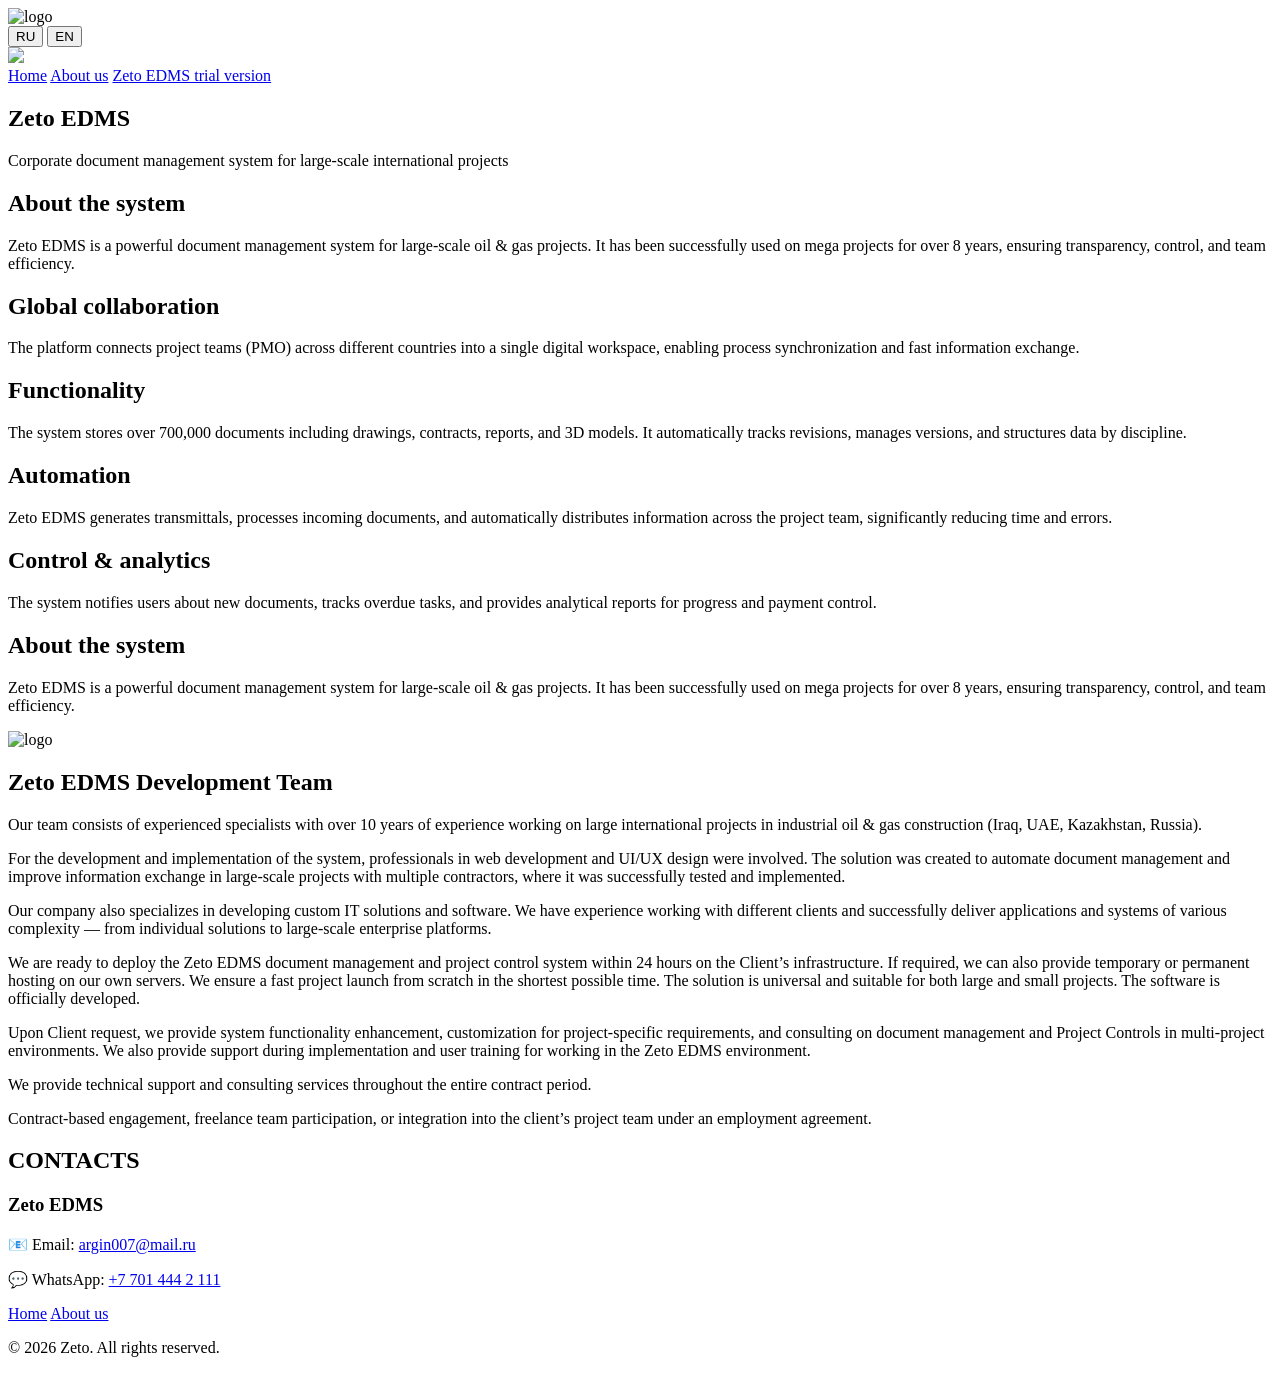
==== about.html @ ecac7c97 "links" ====
<!DOCTYPE html>
<html lang="en">
<head>
  <meta charset="UTF-8">
  <title>Modern Site</title>
  <link rel="stylesheet" href="style.css">
  <link rel="stylesheet" href="about.css">
</head>

<body>

  <!-- navbar -->
  <header class="navbar">
    <div class="logo" onclick="goHome()"><img class="logo" src="./pict/new_logo-removebg-preview.png" alt="logo"></div>
    <div class="nav-right">
      <div class="lang-switch">
        <button data-lang="ru">RU</button>
        <button data-lang="en">EN</button>
      </div>

    </div>
    <div class="menu-btn" onclick="toggleMenu()"><img class="menu-btn" src="pict/sidebar.png"/></div>

  </header>

  <!-- sidebar (menu) -->
   
   <div class="sidebar" id="sidebar">
    <a href="index.html" data-i18n="home"></a>
    <a href="about.html" data-i18n="about"></a>
    <a href="https://armado.cheshirehomekyrenia.org/index.php?c=auth&m=login">Zeto EDMS trial version</a>
  </div>
  <div class="overlay" id="overlay" onclick="closeMenu()"></div>

  <!-- HERO -->
  <section class="about-hero fade-in">
  <h1>Zeto EDMS</h1>
  <p data-i18n="heroText"></p>
</section>

<section class="about-container">

  <div class="about-card fade-in">
    <h2 data-i18n="aboutTitle"></h2>
    <p data-i18n="aboutText"></p>
  </div>

  <div class="about-card fade-in">
   <h2 data-i18n="globalTitle"></h2>
    <p data-i18n="globalText"></p>
  </div>

  <div class="about-card fade-in">
    <h2 data-i18n="functionalityTitle"></h2>
    <p data-i18n="functionalityText"></p>
  </div>

  <div class="about-card fade-in">
    <h2 data-i18n="automationTitle"></h2>
    <p data-i18n="automationText"></p>
  </div>

  <div class="about-card fade-in">
    <h2 data-i18n="analyticsTitle"></h2>
    <p data-i18n="analyticsText"></p>
  </div>

  <div class="about-card fade-in">
    <h2 data-i18n="aboutTitle"></h2>
    <p data-i18n="aboutText"></p>
  </div>

</section>

<section>
    <div class="logo">
        <img src="./pict/new_logo-removebg-preview.png" alt="logo">
    </div>
</section>

<section class="team fade-in">

  <div class="team-content">
    <h2 data-i18n="teamTitle"></h2>

    <p data-i18n="teamText"></p>

    <p data-i18n="devText"></p>

    <p data-i18n="companyText"></p>

    <p data-i18n="deploymentText"></p>

    <p data-i18n="flexibilityText"></p>

    <p data-i18n="supportText"></p>

    <p data-i18n="cooperationText"></p>

  </div>
</section>

  <footer class="footer">
    <h2 data-i18n="contacts"></h2>

    <h3>Zeto EDMS</h3>

    <p class="contact">
    📧 Email:
    <a href="mailto:argin007@mail.ru" class="contact-link">argin007@mail.ru</a>
    </p>

    <p class="contact">
    💬 WhatsApp:
    <a href="https://wa.me/+77014442111" class="contact-link whatsapp">+7 701 444 2 111</a>
    </p>

    <div class="footer-links">
      <a data-i18n="home" href="index.html"></a>
      <a data-i18n="about" href="about.html"></a>
    </div>

    <p class="copyright">
      © 2026 Zeto. All rights reserved.
    </p>
  </footer>

  <script src="script.js"></script>

</body>
</html>
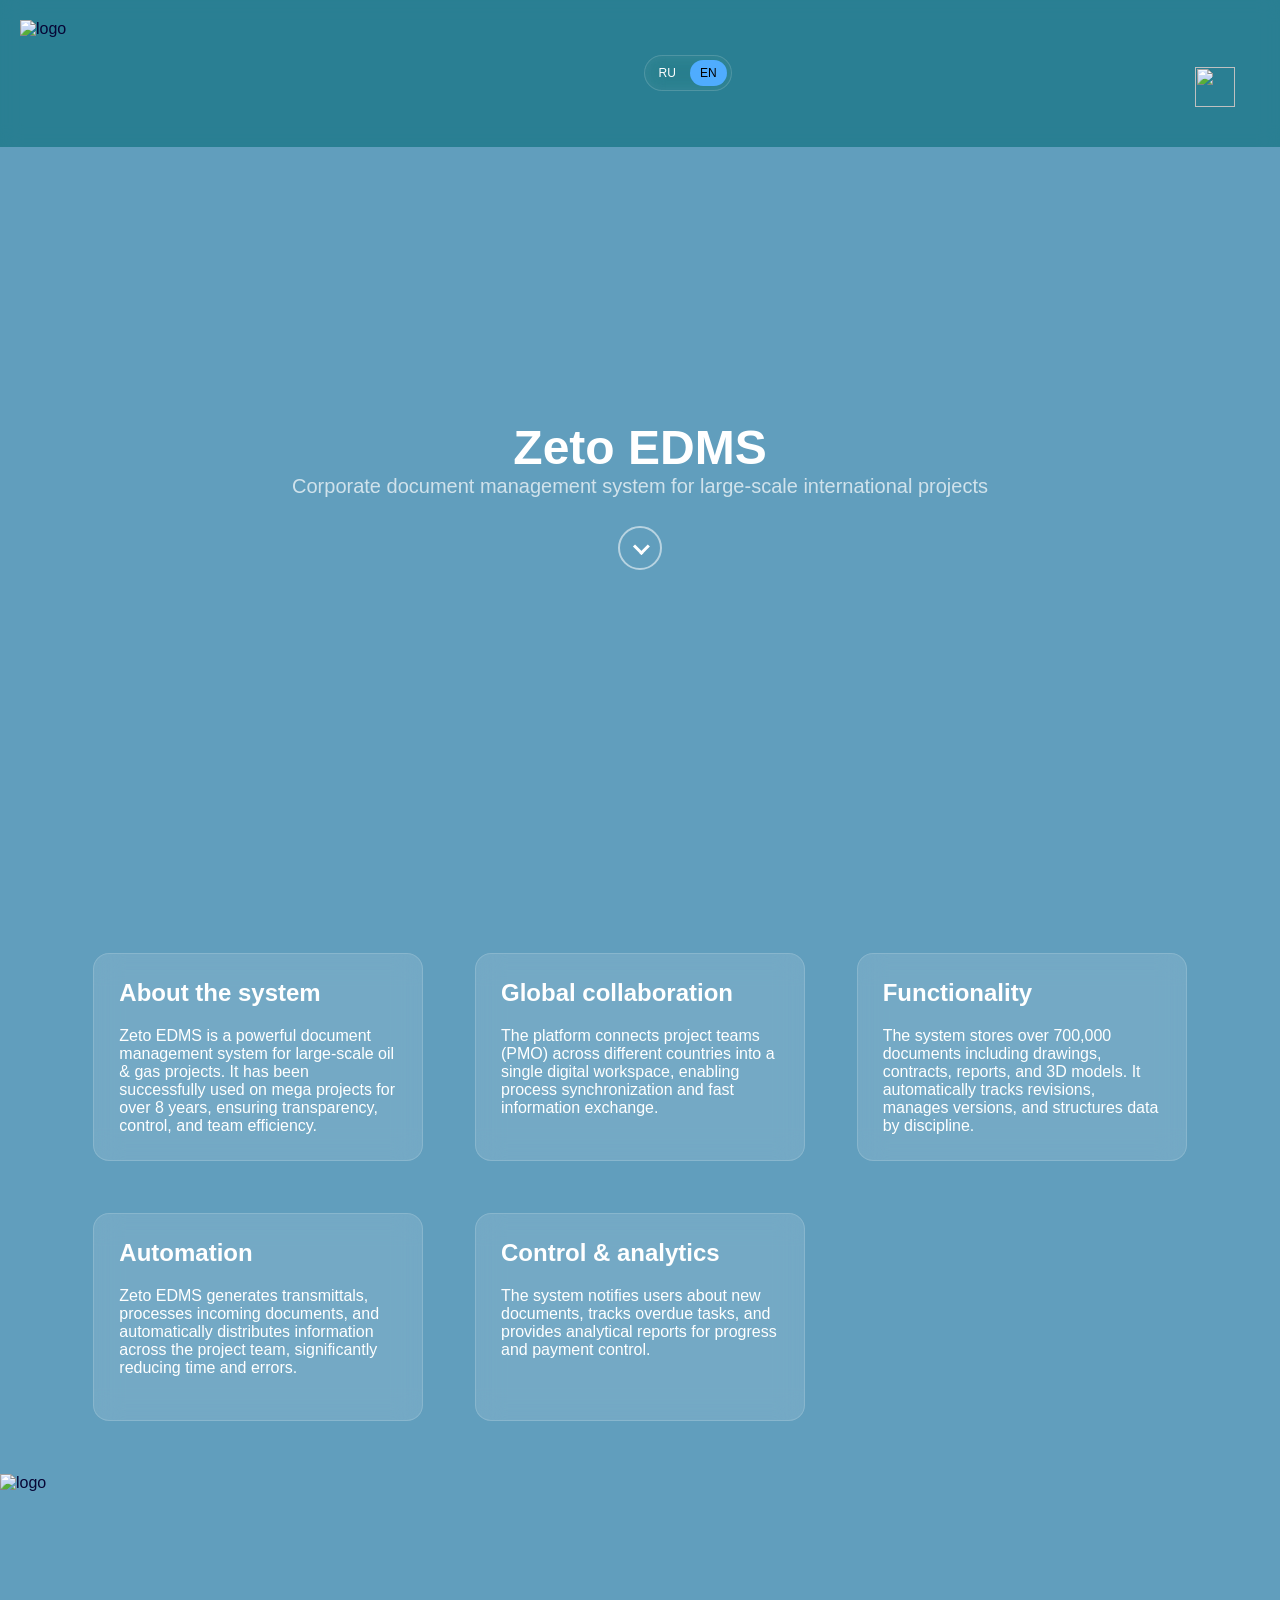
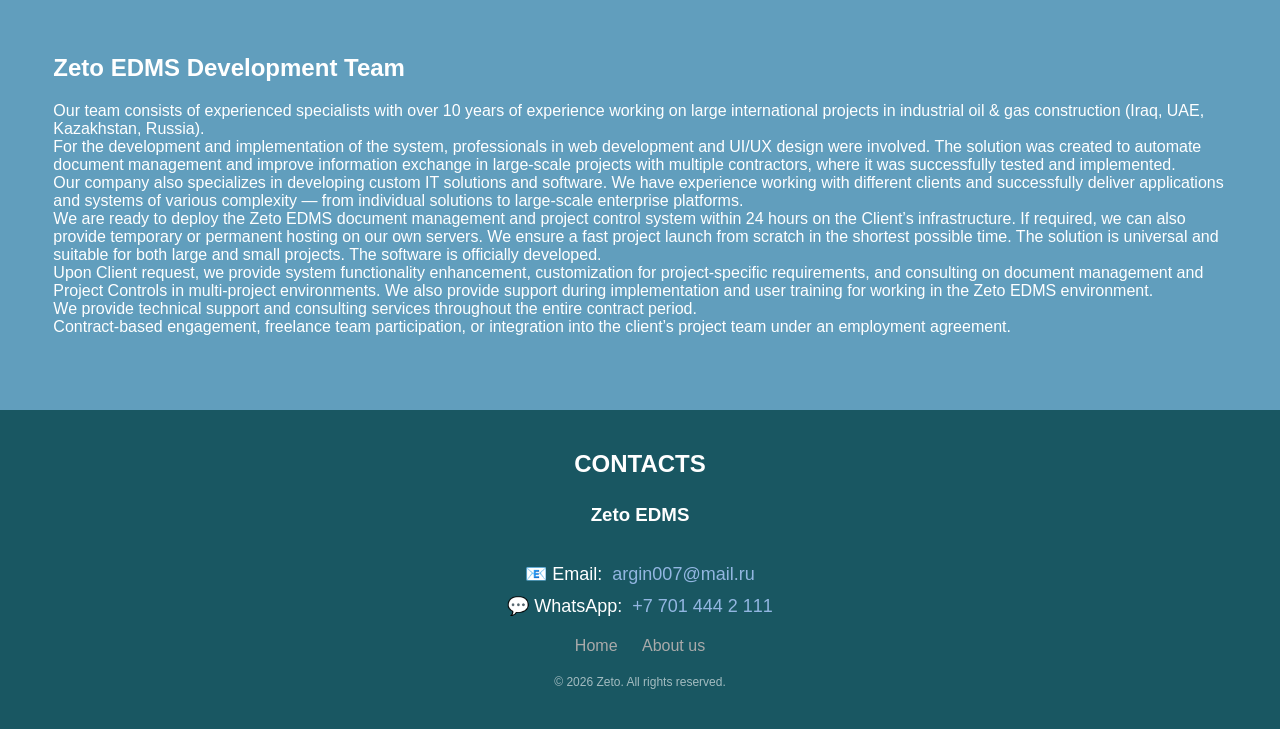
==== commit 41809f30: "Обновление документации и стилей, добавление адаптивности и улучшение анимаций на страницах" ====
--- a/about.html
+++ b/about.html
@@ -2,6 +2,7 @@
 <html lang="en">
 <head>
   <meta charset="UTF-8">
+  <meta name="viewport" content="width=device-width, initial-scale=1.0">
   <title>Modern Site</title>
   <link rel="stylesheet" href="style.css">
   <link rel="stylesheet" href="about.css">
@@ -33,12 +34,15 @@
   <div class="overlay" id="overlay" onclick="closeMenu()"></div>
 
   <!-- HERO -->
-  <section class="about-hero fade-in">
+  <section class="about-hero">
   <h1>Zeto EDMS</h1>
   <p data-i18n="heroText"></p>
+  <a class="scroll-cue" href="#about-cards" aria-label="Scroll down">
+    <span></span>
+  </a>
 </section>
 
-<section class="about-container">
+<section class="about-container" id="about-cards">
 
   <div class="about-card fade-in">
     <h2 data-i18n="aboutTitle"></h2>
--- a/style.css
+++ b/style.css
@@ -0,0 +1,542 @@
+@font-face {
+  font-family: "outfit";
+  src: url('./fonts/Outfit/static/Outfit-Medium.ttf') format("truetype");
+}
+* {
+  margin: 0;
+  padding: 0;
+  box-sizing: border-box;
+  font-family: 'outfit', sans-serif;
+}
+
+body {
+  background: #619ebd;
+  color: rgb(7, 5, 53);
+  font-family: "outfit", sans-serif;
+  overflow-x: hidden;
+}
+
+/* NAVBAR */
+.navbar {
+  position: fixed;
+  width: 100%;
+  top: 0;
+  display: flex;
+  justify-content: space-between;
+  padding: 20px;
+  background: rgba(9, 109, 122, 0.621);
+  z-index: 2000;
+  backdrop-filter: blur(10px);
+    align-items: center;
+}
+
+
+.logo {
+  width: 120pt;
+  height: 80pt;
+  cursor: pointer;
+}
+
+.menu-btn {
+  height: 30pt;
+  width: 30pt;
+  margin-right: 2%;
+  margin-top: 2%;
+  cursor:pointer;
+}
+
+/* SIDEBAR */
+.sidebar {
+  position: fixed;
+  top: 0;
+  right: -250px; 
+  width: 250px;
+  height: 100%;
+  background: rgb(25, 87, 98);
+  padding: 20px;
+  transition: 0.3s;
+  z-index: 3000;
+  backdrop-filter: blur(10px);
+}
+
+.sidebar a {
+  display: block;
+  margin: 20px 0;
+  color: white;
+  text-decoration: none;
+}
+
+.sidebar.active {
+  right: 0;
+}
+
+/* HERO */
+.hero {
+  position: relative;
+  height: 100vh;
+  overflow: hidden;
+  display: flex;
+  justify-content: center;
+  align-items: center;
+  text-align: center;
+}
+
+/* VIDEO */
+.bg-video {
+  pointer-events: none;
+  position: absolute;
+  top: 50%;
+  left: 50%;
+  width: 100%;
+  height: 100%;
+  object-fit: cover;
+  transform: translate(-50%, -50%);
+  z-index: -1;
+}
+
+/* затемнение (как у Apple) */
+.hero::after {
+  content: "";
+  position: absolute;
+  width: 100%;
+  height: 100%;
+  top: 0;
+  left: 0;
+  pointer-events: none;
+}
+
+/* контент поверх видео */
+.hero-content {
+  position: relative;
+  z-index: 2;
+  color: white;
+}
+
+.bg-video {
+  pointer-events: none;
+  animation: zoom 20s infinite alternate ease-in-out;
+}
+
+@keyframes zoom {
+  from {
+    transform: translate(-50%, -50%) scale(1);
+  }
+  to {
+    transform: translate(-50%, -50%) scale(1.1);
+  }
+}
+
+/* BUTTONS */
+.btn {
+  margin-top: 20px;
+  padding: 12px 25px;
+  border: none;
+  border-radius: 25px;
+  cursor: pointer;
+  transition: 0.3s;
+}
+
+.btn:hover {
+  transform: scale(1.1);
+}
+
+.small {
+  padding: 8px 15px;
+}
+
+/* CARDS */
+.section {
+  padding: 100px 20px;
+  text-align: center;
+  font-size: 12pt;
+}
+
+.cards {
+  display: flex;
+  gap: 20px;
+  justify-content: center;
+  flex-wrap: wrap;
+}
+
+.card {
+  background: rgba(255, 255, 255, 0.66);
+  padding: 25px;
+  border-radius: 15px;
+  width: 250px;
+  transition: 0.3s;
+}
+
+.card:hover {
+  transform: translateY(-10px);
+}
+
+
+
+/* ANIMATION */
+.fade-in {
+  opacity: 0;
+  transform: translateY(40px);
+  transition: 0.9s;
+  margin-bottom: 20pt;
+}
+
+.fade-in.show {
+  opacity: 1;
+  transform: translateY(0);
+  margin: 10pt;
+}
+
+
+.hidden-text {
+  margin-top: 10pt;
+  max-height: 0;
+  overflow: hidden;
+  opacity: 0;
+  transition: 0.5s ease;
+  color: black;
+}
+
+.hidden-text.show {
+  max-height: 200px;
+  opacity: 1;
+}
+.overlay {
+  position: fixed;
+  top: 0;
+  left: 0;
+  width: 100%;
+  height: 100%;
+  background: rgba(0,0,0,0.4);
+  opacity: 0;
+  pointer-events: none;
+  transition: 0.3s;
+  z-index: 999;
+}
+
+.overlay.active {
+  opacity: 1;
+  pointer-events: all;
+}
+
+.clients {
+  background: #f5f5f5;
+  color: black;
+  font-size: 17px;
+}
+
+.clients-logos {
+  display: flex;
+  justify-content: center;
+  align-items: center;
+  gap: 10px;
+  flex-wrap: wrap;
+  margin-top: 30px;
+}
+
+/* КЛЮЧЕВОЕ ИСПРАВЛЕНИЕ */
+.clients-logos img {
+  width: 150px;        
+  height: 110px;        
+  object-fit: contain; 
+  padding: 9px;
+  opacity: 0.75;
+  transition: 0.3s ease;
+  filter: grayscale(100%);
+}
+
+.clients-logos img.imgg {
+  width: 180px;
+  height: 140px;
+}
+
+/* hover эффект */
+.clients-logos img:hover {
+  opacity: 1;
+  filter: grayscale(0%);
+  transform: scale(1.08);
+}
+
+/* адаптив */
+@media (max-width: 768px) {
+  .clients-logos img {
+    width: 110px;
+    height: 60px;
+  }
+}
+
+
+.footer {
+  background: rgb(25, 87, 98);
+  color: white;
+  text-align: center;
+  padding: 40px 20px;
+  opacity: 0;
+  transform: translateY(30px);
+  animation: fadeUp 1s ease forwards;
+}
+
+.footer-links {
+  margin: 20px 0;
+}
+
+.footer-links a {
+  margin: 0 10px;
+  color: #aaa;
+  text-decoration: none;
+  transition: 0.3s;
+}
+
+.footer-links a:hover {
+  color: white;
+}
+
+.copyright {
+  font-size: 12px;
+  opacity: 0.6;
+}
+
+
+@keyframes fadeUp {
+  to {
+    opacity: 1;
+    transform: translateY(0);
+  }
+}
+
+
+
+.fade-in-about {
+  opacity: 0;
+  transform: translateY(60px) scale(0.98);
+  transition: all 0.8s ease;
+}
+
+.fade-in-about.show {
+  opacity: 1;
+  transform: translateY(0) scale(1);
+}
+
+
+.about-card {
+  background: rgba(255,255,255,0.04);
+  backdrop-filter: blur(12px);
+  border: 1px solid rgba(255,255,255,0.08);
+  padding: 30px;
+  border-radius: 20px;
+  transition: 0.4s;
+}
+
+.about-card:hover {
+  transform: translateY(-8px) scale(1.01);
+  box-shadow: 0 20px 40px rgba(0,0,0,0.3);
+}
+
+.about-hero h1 {
+  font-size: 56px;
+  font-weight: 600;
+}
+
+.about-hero p {
+  font-size: 20px;
+  opacity: 0.7;
+}
+
+.footer h3{
+  padding-bottom: 20pt;
+}
+
+.footer h2{
+  padding-bottom: 20pt;
+}
+
+
+.nav-right {
+  display: flex;
+  align-items: center;
+  gap: 12px;
+}
+
+/* LANG SWITCH */
+.lang-switch {
+  display: flex;
+  gap: 4px;
+  padding: 4px;
+  border-radius: 999px;
+  background: rgba(255,255,255,0.08);
+  border: 1px solid rgba(255,255,255,0.15);
+  backdrop-filter: blur(10px);
+}
+
+.lang-switch button {
+  border: none;
+  background: transparent;
+  color: white;
+  padding: 6px 10px;
+  border-radius: 999px;
+  font-size: 12px;
+  cursor: pointer;
+  transition: 0.3s;
+}
+
+.lang-switch button:hover {
+  background: rgba(255,255,255,0.15);
+}
+
+.lang-switch button.active {
+  background: #4facfe;
+  color: black;
+}
+
+
+
+.contact {
+  font-size: 18px;
+  margin: 10px 0;
+}
+
+.contact-link {
+  text-decoration: none;
+  color: #92b6e1;
+  margin-left: 5px;
+  position: relative;
+  display: inline-block;
+  transition: all 0.3s ease;
+}
+
+
+.contact-link:hover {
+  color: #007BFF;
+  transform: translateY(-3px) scale(1.05);
+}
+
+
+.contact-link::after {
+  content: "";
+  position: absolute;
+  width: 0%;
+  height: 2px;
+  left: 0;
+  bottom: -3px;
+  background-color: #007BFF;
+  transition: width 0.3s ease;
+}
+
+.contact-link:hover::after {
+  width: 100%;
+}
+
+/* 💬 отдельный стиль для WhatsApp */
+.contact-link.whatsapp:hover {
+  color: #25D366;
+}
+
+.contact-link.whatsapp::after {
+  background-color: #25D366;
+}
+
+@media (max-width: 900px) {
+  .navbar {
+    padding: 12px 14px;
+  }
+
+  .logo {
+    width: 88px;
+    height: 58px;
+  }
+
+  .menu-btn {
+    width: 30px;
+    height: 30px;
+    margin: 0;
+  }
+
+  .sidebar {
+    width: min(78vw, 280px);
+    right: calc(-1 * min(78vw, 280px));
+  }
+
+  .hero-content {
+    padding: 0 14px;
+  }
+
+  .hero-content h1 {
+    font-size: 32px;
+    line-height: 1.15;
+  }
+
+  .hero-content p {
+    font-size: 16px;
+    line-height: 1.45;
+    max-width: 680px;
+    margin: 8px auto 0;
+  }
+
+  .section {
+    padding: 72px 14px;
+  }
+
+  .cards {
+    gap: 14px;
+  }
+
+  .card {
+    width: 100%;
+    max-width: 420px;
+  }
+
+  .clients {
+    font-size: 15px;
+  }
+
+  .clients-logos {
+    gap: 6px;
+    margin-top: 20px;
+  }
+
+  .clients-logos img {
+    width: 102px;
+    height: 64px;
+    padding: 6px;
+  }
+
+  .clients-logos img.imgg {
+    width: 126px;
+    height: 78px;
+  }
+
+  .footer {
+    padding: 30px 14px;
+  }
+
+  .contact {
+    font-size: 16px;
+  }
+}
+
+@media (max-width: 560px) {
+  .hero {
+    min-height: 88vh;
+  }
+
+  .hero-content h1 {
+    font-size: 28px;
+  }
+
+  .hero-content p {
+    font-size: 15px;
+  }
+
+  .btn {
+    width: 100%;
+    max-width: 280px;
+  }
+
+  .lang-switch button {
+    padding: 6px 8px;
+    font-size: 11px;
+  }
+
+  .footer-links a {
+    margin: 0 6px;
+  }
+}
--- a/about.css
+++ b/about.css
@@ -0,0 +1,155 @@
+.about-hero {
+  min-height: 100vh;
+  padding: 130px 20px 40px;
+  text-align: center;
+  color: white;
+  display: flex;
+  flex-direction: column;
+  justify-content: center;
+  align-items: center;
+}
+
+.about-hero h1 {
+  font-size: 48px;
+}
+
+.about-hero p {
+  max-width: 860px;
+}
+
+.scroll-cue {
+  margin-top: 28px;
+  width: 44px;
+  height: 44px;
+  border: 2px solid rgba(255, 255, 255, 0.55);
+  border-radius: 999px;
+  display: inline-flex;
+  justify-content: center;
+  align-items: center;
+  text-decoration: none;
+  animation: cueFloat 1.6s ease-in-out infinite;
+}
+
+.scroll-cue span {
+  width: 12px;
+  height: 12px;
+  border-right: 3px solid #ffffff;
+  border-bottom: 3px solid #ffffff;
+  transform: rotate(45deg) translateY(-2px);
+}
+
+.about-container {
+  display: grid;
+  grid-template-columns: repeat(auto-fit, minmax(280px, 1fr));
+  gap: 25px;
+  padding: 40px;
+  max-width: 1200px;
+  margin: 0 auto;
+}
+
+.about-container h2{
+    margin-bottom: 15pt;
+}
+
+.about-card {
+  background: rgba(255, 255, 255, 0.12);
+  backdrop-filter: blur(14px);
+  border: 1px solid rgba(255,255,255,0.15);
+  padding: 25px;
+  border-radius: 16px;
+  color: white;
+  transition: 0.3s ease;
+}
+
+.about-card:hover {
+  transform: translateY(-6px);
+  box-shadow: 0 20px 40px rgba(0,0,0,0.25);
+}
+
+.team {
+  padding: 60px 40px;
+  color: white;
+}
+
+
+.fade-in {
+  opacity: 0;
+  transform: translateY(60px) scale(0.98);
+  transition: all 0.8s ease;
+}
+
+.fade-in.show {
+  opacity: 1;
+  transform: translateY(0) scale(1);
+}
+
+.team-content h2{
+    margin-bottom: 15pt;
+}
+
+.logo img{
+    text-align: center;
+}
+
+@keyframes cueFloat {
+  0%,
+  100% {
+    transform: translateY(0);
+    opacity: 0.85;
+  }
+
+  50% {
+    transform: translateY(6px);
+    opacity: 1;
+  }
+}
+
+@media (max-width: 900px) {
+  .about-hero {
+    min-height: 92vh;
+    padding: 116px 14px 24px;
+  }
+
+  .about-hero h1 {
+    font-size: 36px;
+  }
+
+  .about-container {
+    grid-template-columns: repeat(2, minmax(0, 1fr));
+    gap: 16px;
+    padding: 18px 14px 28px;
+  }
+
+  .team {
+    padding: 42px 14px;
+  }
+}
+
+@media (max-width: 640px) {
+  .about-hero h1 {
+    font-size: 30px;
+  }
+
+  .about-hero p {
+    font-size: 18px;
+    line-height: 1.35;
+  }
+
+  .scroll-cue {
+    margin-top: 20px;
+    width: 40px;
+    height: 40px;
+  }
+
+  .about-container {
+    grid-template-columns: 1fr;
+  }
+
+  .about-card {
+    padding: 18px;
+  }
+
+  .team {
+    padding: 34px 14px;
+  }
+}
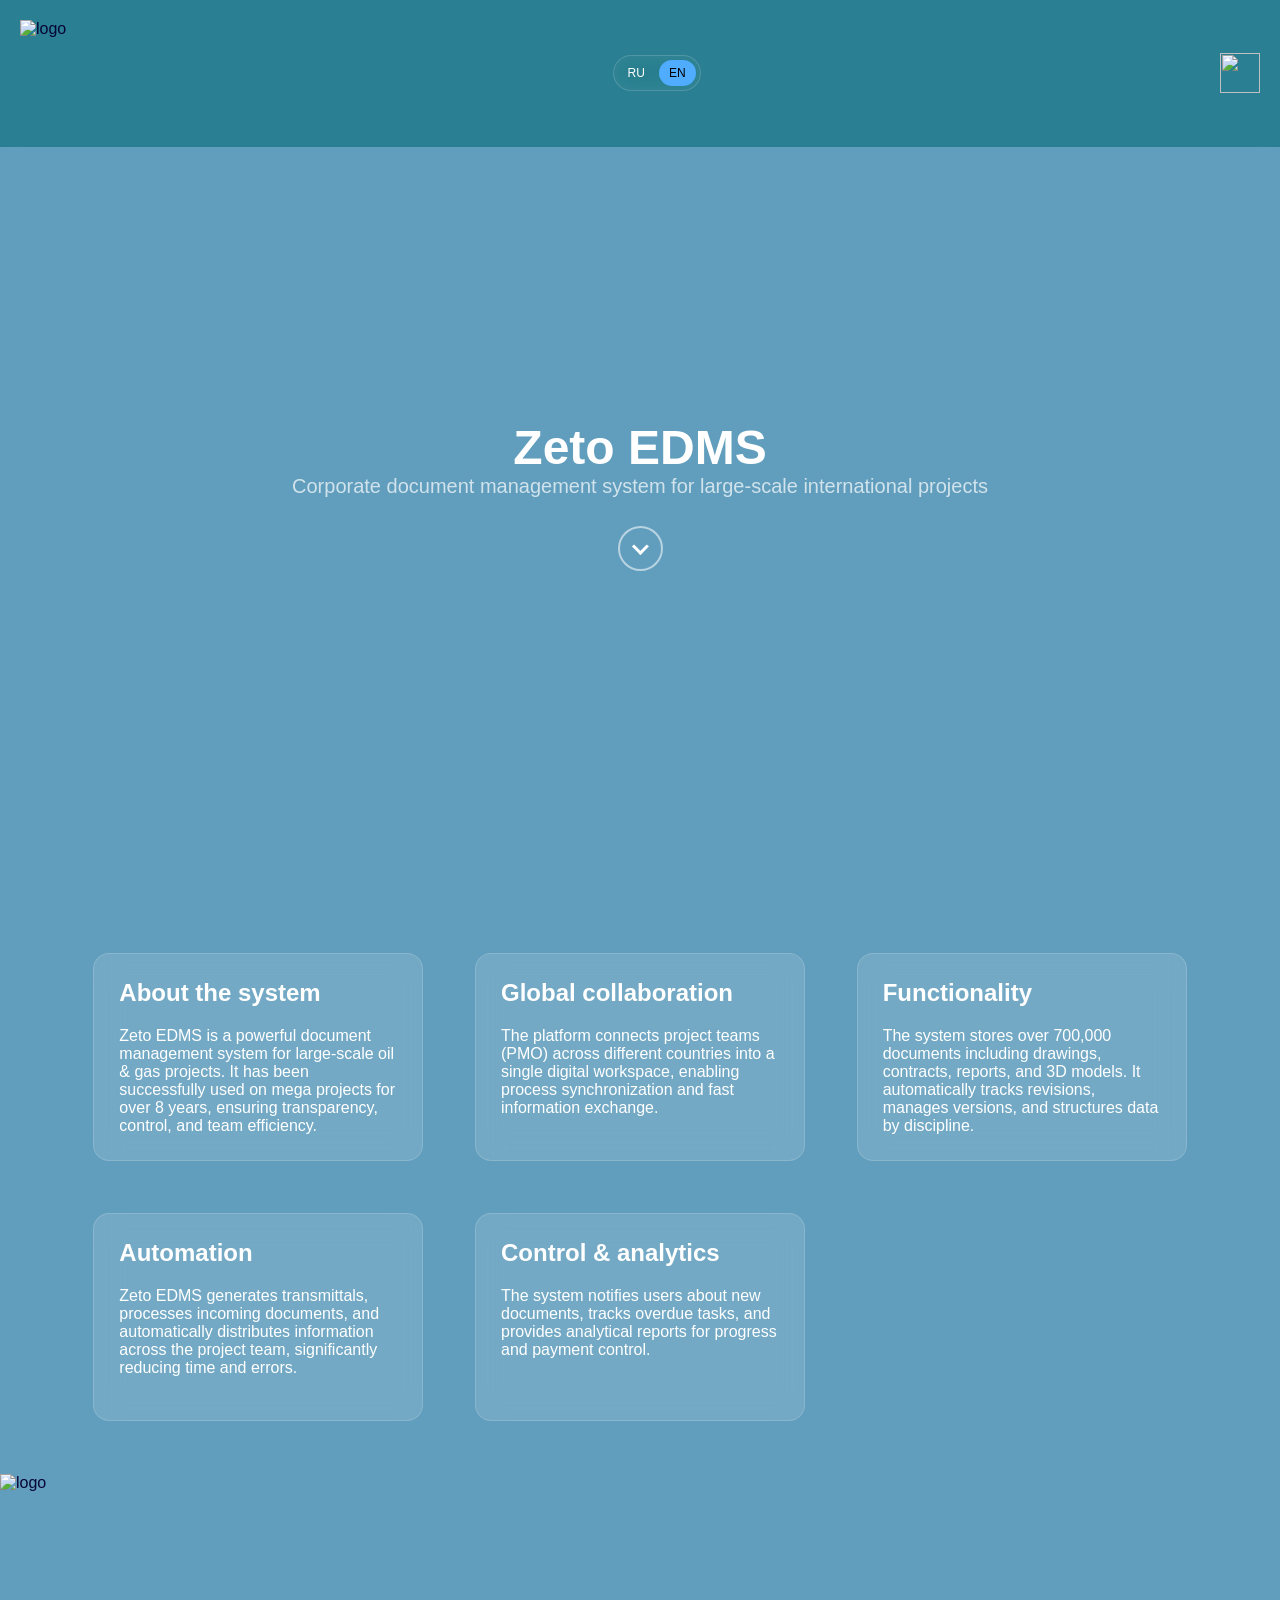
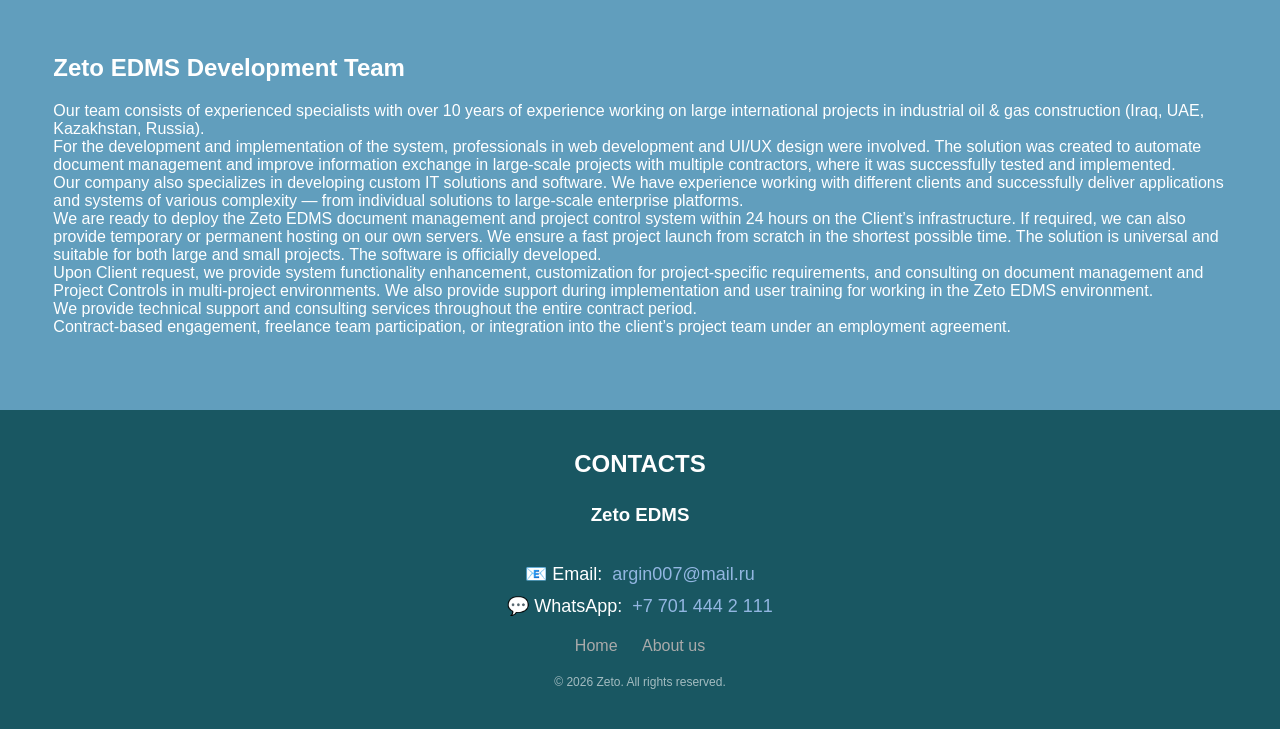
==== commit e5c7aa00: "buttons" ====
--- a/about.html
+++ b/about.html
@@ -18,7 +18,6 @@
         <button data-lang="ru">RU</button>
         <button data-lang="en">EN</button>
       </div>
-
     </div>
     <div class="menu-btn" onclick="toggleMenu()"><img class="menu-btn" src="pict/sidebar.png"/></div>
 
--- a/style.css
+++ b/style.css
@@ -27,7 +27,7 @@
   background: rgba(9, 109, 122, 0.621);
   z-index: 2000;
   backdrop-filter: blur(10px);
-    align-items: center;
+  align-items: center;
 }
 
 
@@ -40,9 +40,8 @@
 .menu-btn {
   height: 30pt;
   width: 30pt;
-  margin-right: 2%;
-  margin-top: 2%;
-  cursor:pointer;
+  cursor: pointer;
+  align-items: center;
 }
 
 /* SIDEBAR */
@@ -352,12 +351,14 @@
 
 .nav-right {
   display: flex;
+  margin-right: 7%;
   align-items: center;
   gap: 12px;
 }
 
 /* LANG SWITCH */
 .lang-switch {
+  justify-content: center;
   display: flex;
   gap: 4px;
   padding: 4px;
--- a/about.css
+++ b/about.css
@@ -19,13 +19,14 @@
 
 .scroll-cue {
   margin-top: 28px;
-  width: 44px;
-  height: 44px;
+  width: 45px;
+  height: 45px;
   border: 2px solid rgba(255, 255, 255, 0.55);
   border-radius: 999px;
   display: inline-flex;
   justify-content: center;
   align-items: center;
+  padding-right: 3px;
   text-decoration: none;
   animation: cueFloat 1.6s ease-in-out infinite;
 }
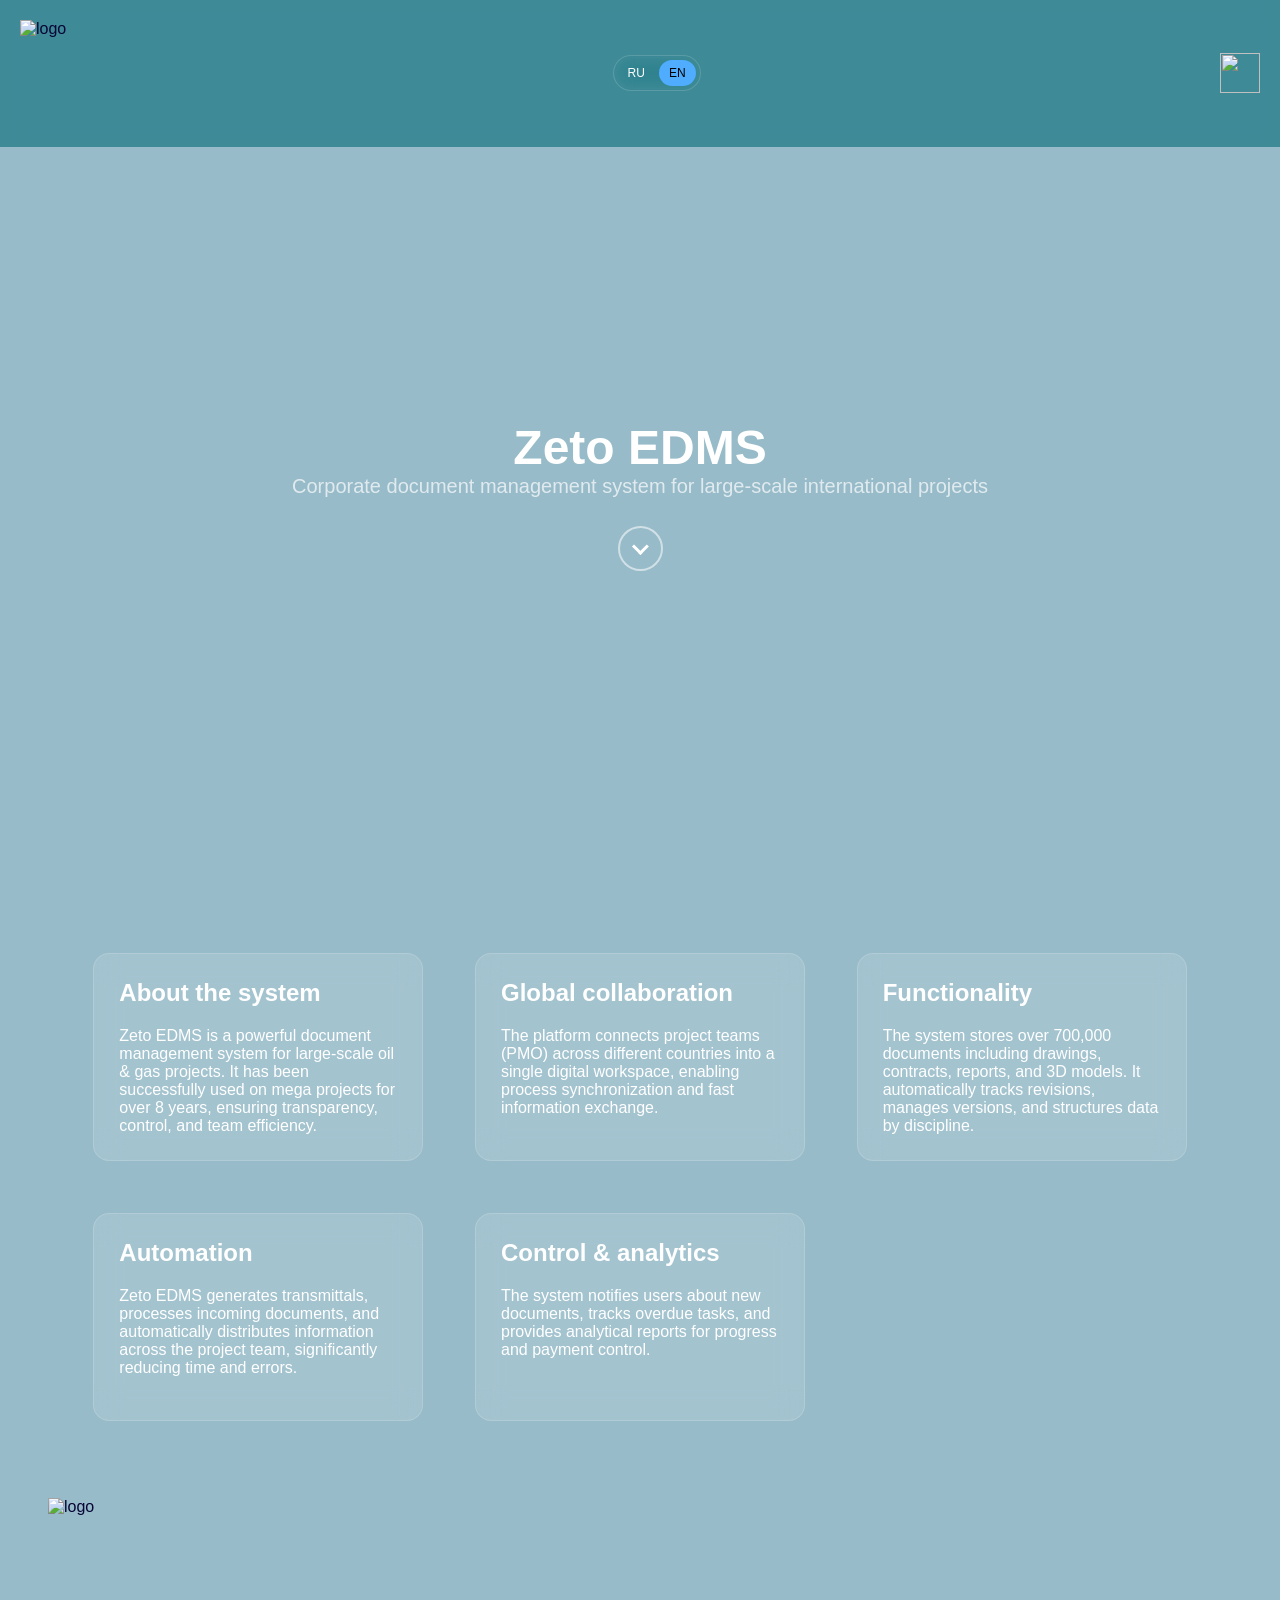
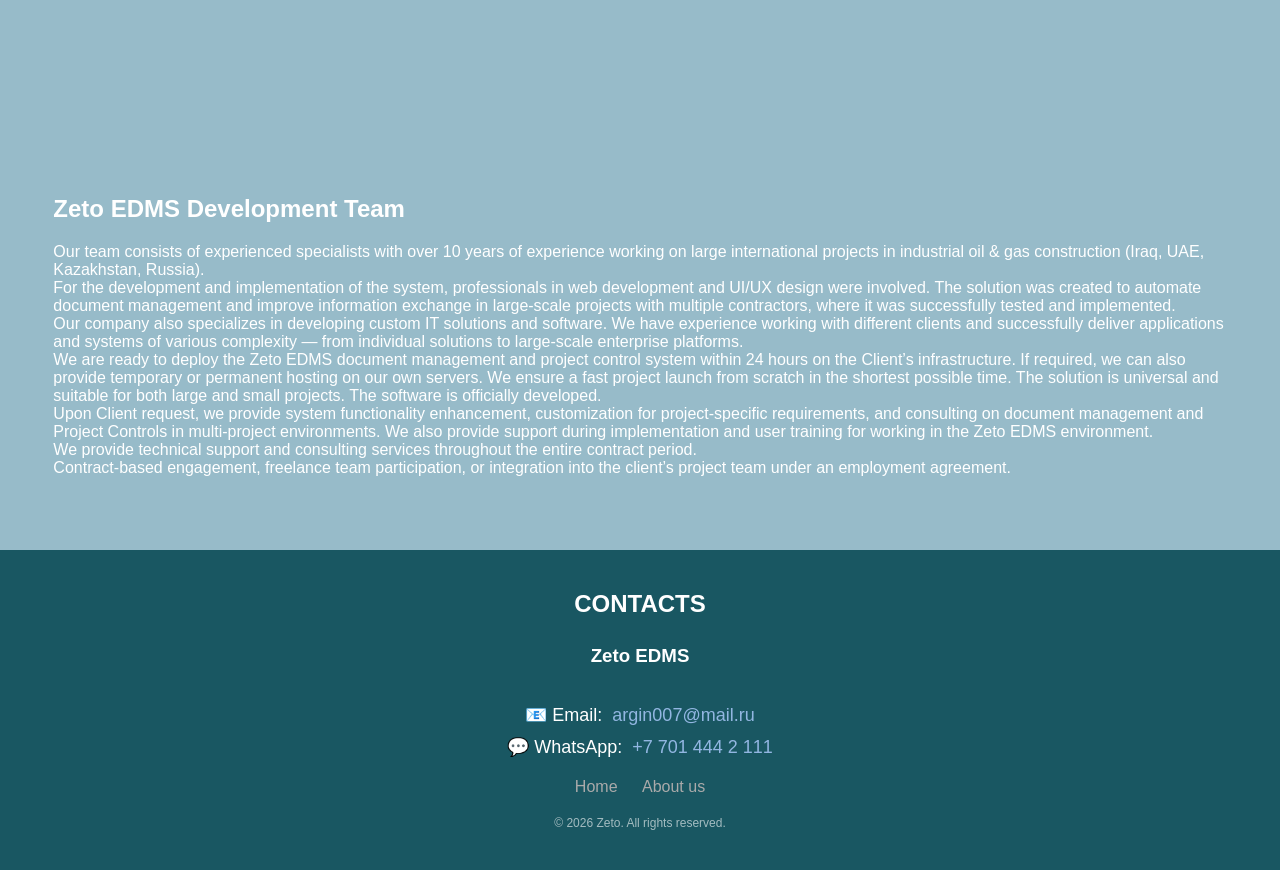
==== commit b62caa8d: "Merge cf274feda10312d429c8198f9bef419b15a8ebff into e5c7aa00a25330dd05d45ccd499e150bc127f1f0" ====
--- a/about.html
+++ b/about.html
@@ -12,7 +12,7 @@
 
   <!-- navbar -->
   <header class="navbar">
-    <div class="logo" onclick="goHome()"><img class="logo" src="./pict/new_logo-removebg-preview.png" alt="logo"></div>
+    <div class="logo" onclick="goHome()"><img class="logo" src="https://zeto-edms.com/images/zetoEDMS.png" alt="logo"></div>
     <div class="nav-right">
       <div class="lang-switch">
         <button data-lang="ru">RU</button>
@@ -75,9 +75,9 @@
 
 </section>
 
-<section>
+<section class="about-logo-section">
     <div class="logo">
-        <img src="./pict/new_logo-removebg-preview.png" alt="logo">
+        <img src="https://zeto-edms.com/images/zetoEDMS.png" alt="logo">
     </div>
 </section>
 
--- a/style.css
+++ b/style.css
@@ -10,7 +10,7 @@
 }
 
 body {
-  background: #619ebd;
+  background: #97bbc9;
   color: rgb(7, 5, 53);
   font-family: "outfit", sans-serif;
   overflow-x: hidden;
--- a/about.css
+++ b/about.css
@@ -88,8 +88,21 @@
     margin-bottom: 15pt;
 }
 
+.about-logo-section {
+  padding: 24px 24px 10px;
+}
+
+.about-logo-section .logo {
+  width: 240pt;
+  height: 160pt;
+  margin-left: 24px;
+}
+
 .logo img{
-    text-align: center;
+  width: 100%;
+  height: 100%;
+  object-fit: contain;
+  display: block;
 }
 
 @keyframes cueFloat {
@@ -153,4 +166,10 @@
   .team {
     padding: 34px 14px;
   }
+
+  .about-logo-section .logo {
+    width: 190pt;
+    height: 126pt;
+    margin-left: 12px;
+  }
 }
